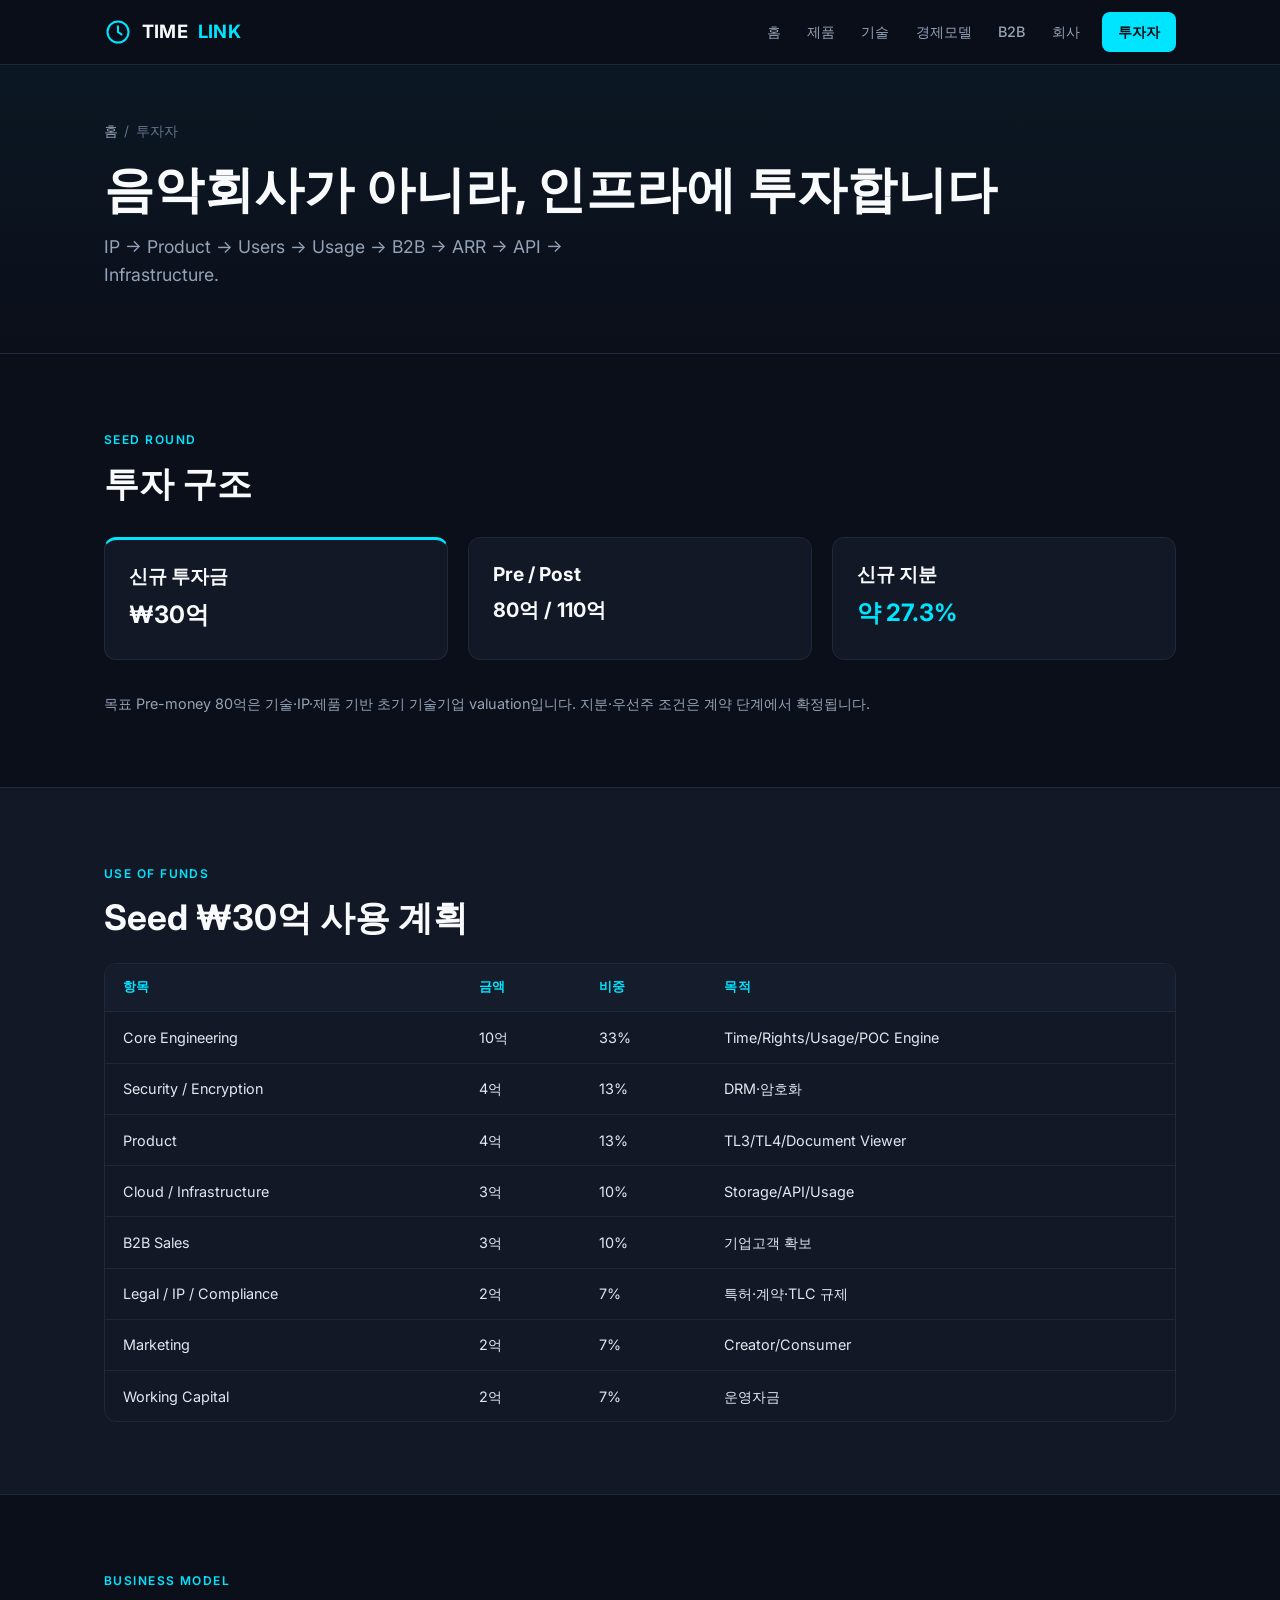
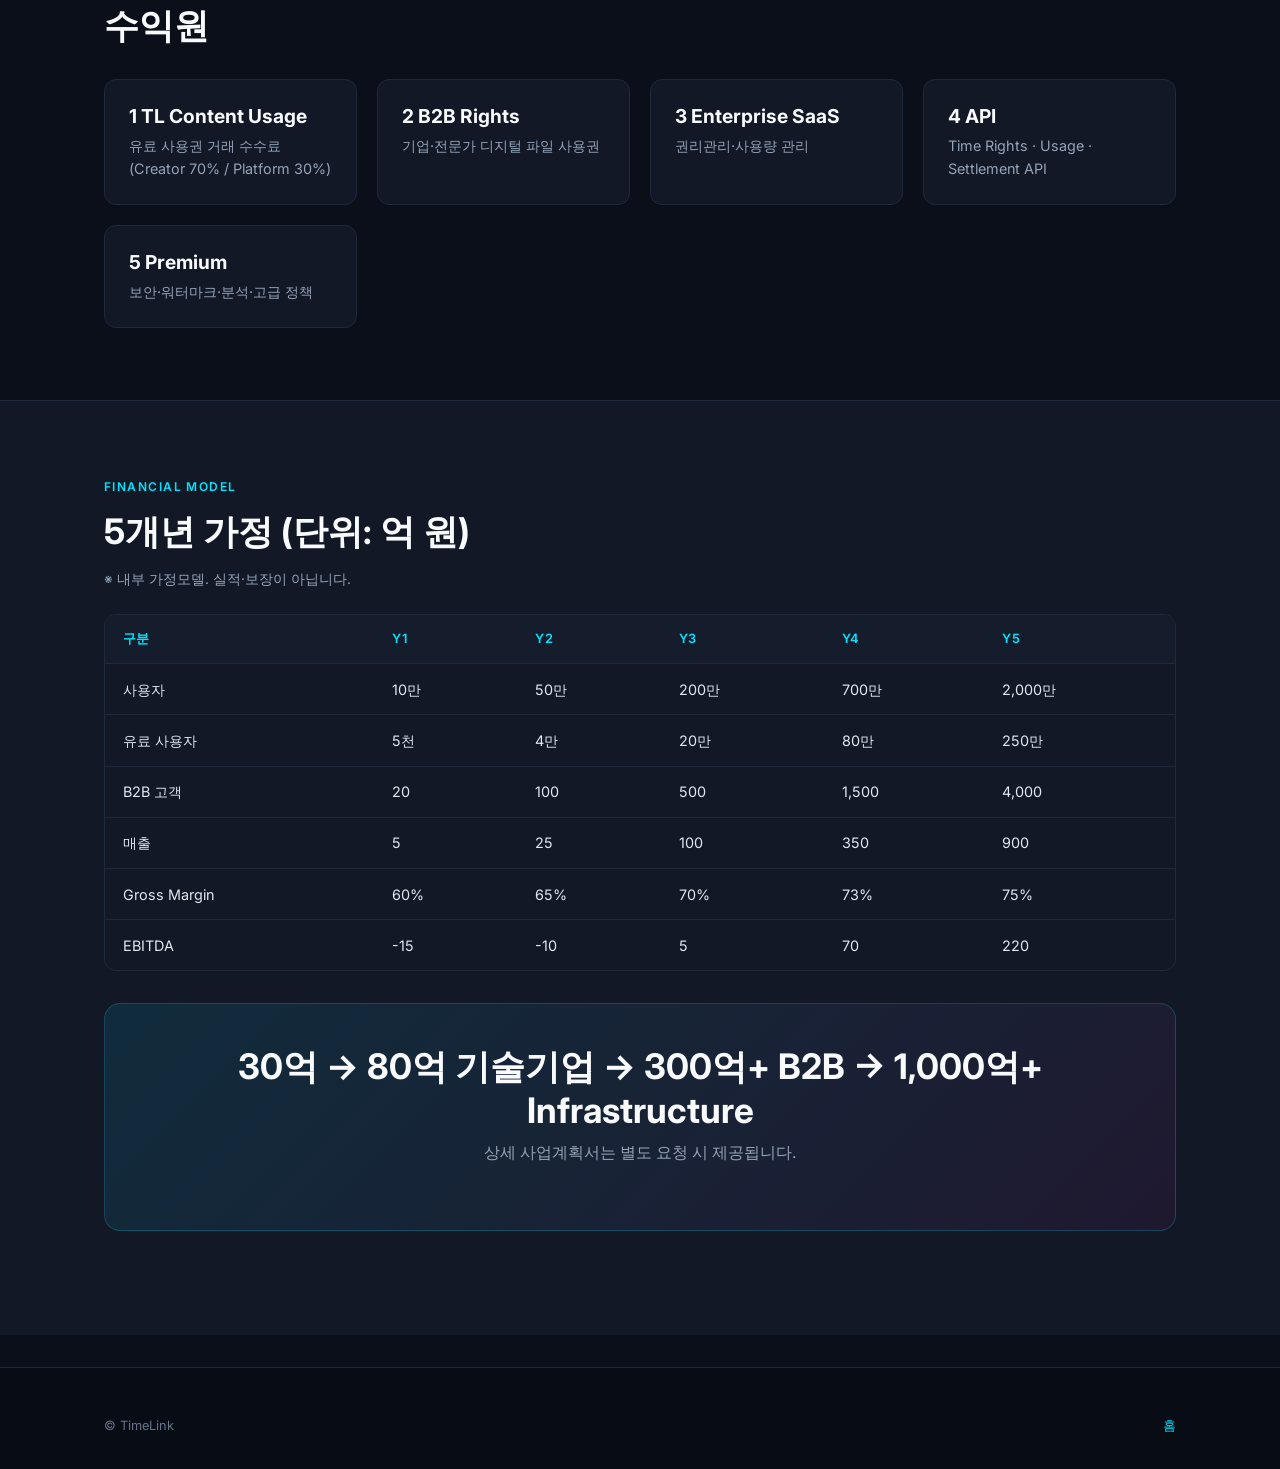
==== investors.html @ 448633a3 "feat: add B2B, about, and investors pages" ====
<!DOCTYPE html>
<html lang="ko">
<head>
  <meta charset="UTF-8" />
  <meta name="viewport" content="width=device-width, initial-scale=1" />
  <title>투자자 — TimeLink Seed</title>
  <link href="https://fonts.googleapis.com/css2?family=Inter:wght@400;500;600;700&display=swap" rel="stylesheet" />
  <link rel="stylesheet" href="css/style.css" />
  <link rel="icon" href="assets/icons/clock.svg" type="image/svg+xml" />
</head>
<body>
  <header class="site-header">
    <div class="header-inner">
      <a class="logo" href="index.html"><img src="assets/icons/clock.svg" alt="" /> TIME<span>LINK</span></a>
      <button class="menu-toggle" type="button" aria-label="메뉴">☰</button>
      <nav class="nav">
        <a href="index.html">홈</a><a href="product.html">제품</a><a href="technology.html">기술</a>
        <a href="economy.html">경제모델</a><a href="b2b.html">B2B</a>
        <a href="about.html">회사</a><a href="investors.html" class="nav-cta">투자자</a>
      </nav>
    </div>
  </header>
  <main>
    <div class="page-hero"><div class="container">
      <p class="breadcrumb"><a href="index.html">홈</a><span>/</span>투자자</p>
      <h1>음악회사가 아니라, 인프라에 투자합니다</h1>
      <p class="lead">IP → Product → Users → Usage → B2B → ARR → API → Infrastructure.</p>
    </div></div>
    <section><div class="container">
      <p class="section-label">Seed Round</p>
      <h2>투자 구조</h2>
      <div class="cards">
        <article class="card accent-cyan"><h3>신규 투자금</h3><p style="font-size:1.5rem;font-weight:700;color:var(--white);margin-top:0.5rem;">₩30억</p></article>
        <article class="card"><h3>Pre / Post</h3><p style="font-size:1.25rem;font-weight:700;color:var(--white);margin-top:0.5rem;">80억 / 110억</p></article>
        <article class="card"><h3>신규 지분</h3><p style="font-size:1.5rem;font-weight:700;color:var(--cyan);margin-top:0.5rem;">약 27.3%</p></article>
      </div>
      <p class="muted mt-2" style="font-size:0.9rem;">목표 Pre-money 80억은 기술·IP·제품 기반 초기 기술기업 valuation입니다. 지분·우선주 조건은 계약 단계에서 확정됩니다.</p>
    </div></section>
    <section style="background:var(--bg-card); border-top:1px solid var(--border); border-bottom:1px solid var(--border);"><div class="container">
      <p class="section-label">Use of Funds</p>
      <h2>Seed ₩30억 사용 계획</h2>
      <div class="table-wrap"><table>
        <thead><tr><th>항목</th><th>금액</th><th>비중</th><th>목적</th></tr></thead>
        <tbody>
          <tr><td>Core Engineering</td><td>10억</td><td>33%</td><td>Time/Rights/Usage/POC Engine</td></tr>
          <tr><td>Security / Encryption</td><td>4억</td><td>13%</td><td>DRM·암호화</td></tr>
          <tr><td>Product</td><td>4억</td><td>13%</td><td>TL3/TL4/Document Viewer</td></tr>
          <tr><td>Cloud / Infrastructure</td><td>3억</td><td>10%</td><td>Storage/API/Usage</td></tr>
          <tr><td>B2B Sales</td><td>3억</td><td>10%</td><td>기업고객 확보</td></tr>
          <tr><td>Legal / IP / Compliance</td><td>2억</td><td>7%</td><td>특허·계약·TLC 규제</td></tr>
          <tr><td>Marketing</td><td>2억</td><td>7%</td><td>Creator/Consumer</td></tr>
          <tr><td>Working Capital</td><td>2억</td><td>7%</td><td>운영자금</td></tr>
        </tbody>
      </table></div>
    </div></section>
    <section><div class="container">
      <p class="section-label">Business Model</p>
      <h2>수익원</h2>
      <div class="cards">
        <article class="card"><h3>1 TL Content Usage</h3><p>유료 사용권 거래 수수료 (Creator 70% / Platform 30%)</p></article>
        <article class="card"><h3>2 B2B Rights</h3><p>기업·전문가 디지털 파일 사용권</p></article>
        <article class="card"><h3>3 Enterprise SaaS</h3><p>권리관리·사용량 관리</p></article>
        <article class="card"><h3>4 API</h3><p>Time Rights · Usage · Settlement API</p></article>
        <article class="card"><h3>5 Premium</h3><p>보안·워터마크·분석·고급 정책</p></article>
      </div>
    </div></section>
    <section style="background:var(--bg-card); border-top:1px solid var(--border);"><div class="container">
      <p class="section-label">Financial Model</p>
      <h2>5개년 가정 (단위: 억 원)</h2>
      <p class="muted mb-1" style="font-size:0.85rem;">※ 내부 가정모델. 실적·보장이 아닙니다.</p>
      <div class="table-wrap"><table>
        <thead><tr><th>구분</th><th>Y1</th><th>Y2</th><th>Y3</th><th>Y4</th><th>Y5</th></tr></thead>
        <tbody>
          <tr><td>사용자</td><td>10만</td><td>50만</td><td>200만</td><td>700만</td><td>2,000만</td></tr>
          <tr><td>유료 사용자</td><td>5천</td><td>4만</td><td>20만</td><td>80만</td><td>250만</td></tr>
          <tr><td>B2B 고객</td><td>20</td><td>100</td><td>500</td><td>1,500</td><td>4,000</td></tr>
          <tr><td>매출</td><td>5</td><td>25</td><td>100</td><td>350</td><td>900</td></tr>
          <tr><td>Gross Margin</td><td>60%</td><td>65%</td><td>70%</td><td>73%</td><td>75%</td></tr>
          <tr><td>EBITDA</td><td>-15</td><td>-10</td><td>5</td><td>70</td><td>220</td></tr>
        </tbody>
      </table></div>
      <div class="cta-band mt-2">
        <h2>30억 → 80억 기술기업 → 300억+ B2B → 1,000억+ Infrastructure</h2>
        <p>상세 사업계획서는 별도 요청 시 제공됩니다.</p>
      </div>
    </div></section>
  </main>
  <footer class="site-footer"><div class="container"><div class="footer-bottom" style="border:none;padding-top:0;"><span>© TimeLink</span><a href="index.html">홈</a></div></div></footer>
  <script src="js/main.js"></script>
</body>
</html>
---- css/style.css ----
/* TimeLink Homepage — Dark Tech Theme */
:root {
  --bg: #0b0f1a;
  --bg-card: #121826;
  --bg-alt: #151c2c;
  --bg-elevated: #1a2235;
  --cyan: #00e5ff;
  --cyan-dim: #00a8b8;
  --magenta: #ff2bd6;
  --gold: #f59e0b;
  --green: #10b981;
  --teal: #0d9488;
  --purple: #8b5cf6;
  --white: #f8fafc;
  --soft: #e2e8f0;
  --muted: #94a3b8;
  --faint: #64748b;
  --border: #1e293b;
  --font: "Inter", "Segoe UI", system-ui, -apple-system, sans-serif;
  --max: 1120px;
  --radius: 12px;
}

*, *::before, *::after { box-sizing: border-box; margin: 0; padding: 0; }
html { scroll-behavior: smooth; }
body {
  font-family: var(--font);
  background: var(--bg);
  color: var(--soft);
  line-height: 1.6;
  min-height: 100vh;
  overflow-x: hidden;
}
a { color: var(--cyan); text-decoration: none; transition: color 0.2s; }
a:hover { color: var(--white); }
img { max-width: 100%; height: auto; display: block; }

.site-header {
  position: sticky; top: 0; z-index: 100;
  background: rgba(11, 15, 26, 0.92);
  backdrop-filter: blur(12px);
  border-bottom: 1px solid var(--border);
}
.header-inner {
  max-width: var(--max); margin: 0 auto; padding: 0 1.5rem; height: 64px;
  display: flex; align-items: center; justify-content: space-between; gap: 1rem;
}
.logo {
  display: flex; align-items: center; gap: 0.6rem;
  font-weight: 700; font-size: 1.15rem; color: var(--white); letter-spacing: 0.02em;
}
.logo img { width: 28px; height: 28px; }
.logo span { color: var(--cyan); }
.nav { display: flex; align-items: center; gap: 0.15rem; }
.nav a {
  color: var(--muted); font-size: 0.9rem; font-weight: 500;
  padding: 0.45rem 0.75rem; border-radius: 8px; transition: color 0.2s, background 0.2s;
}
.nav a:hover, .nav a.active { color: var(--white); background: var(--bg-alt); }
.nav-cta {
  margin-left: 0.5rem; background: var(--cyan) !important; color: var(--bg) !important;
  font-weight: 600 !important; padding: 0.5rem 1rem !important;
}
.nav-cta:hover { filter: brightness(1.1); color: var(--bg) !important; }
.menu-toggle {
  display: none; background: none; border: 1px solid var(--border); color: var(--soft);
  padding: 0.4rem 0.7rem; border-radius: 8px; cursor: pointer; font-size: 1.1rem;
}
.container { max-width: var(--max); margin: 0 auto; padding: 0 1.5rem; }
section { padding: 4.5rem 0; }
.section-label {
  display: inline-block; font-size: 0.75rem; font-weight: 600;
  letter-spacing: 0.12em; text-transform: uppercase; color: var(--cyan); margin-bottom: 0.75rem;
}
h1, h2, h3, h4 { color: var(--white); font-weight: 700; line-height: 1.25; }
h1 { font-size: clamp(2rem, 4.5vw, 3.1rem); }
h2 { font-size: clamp(1.6rem, 3vw, 2.2rem); margin-bottom: 1rem; }
h3 { font-size: 1.2rem; margin-bottom: 0.5rem; }
.lead { font-size: 1.1rem; color: var(--muted); max-width: 36rem; margin-bottom: 1.5rem; }
.btn {
  display: inline-flex; align-items: center; gap: 0.5rem; padding: 0.75rem 1.4rem;
  border-radius: 10px; font-weight: 600; font-size: 0.95rem; border: none; cursor: pointer;
  transition: transform 0.15s, filter 0.15s, background 0.2s;
}
.btn:hover { transform: translateY(-1px); }
.btn-primary { background: var(--cyan); color: var(--bg); }
.btn-primary:hover { filter: brightness(1.08); color: var(--bg); }
.btn-ghost { background: transparent; color: var(--soft); border: 1px solid var(--border); }
.btn-ghost:hover { border-color: var(--cyan); color: var(--cyan); }
.btn-row { display: flex; flex-wrap: wrap; gap: 0.75rem; margin-top: 1.5rem; }
.hero { position: relative; padding: 5.5rem 0 4rem; overflow: hidden; }
.hero::before {
  content: ""; position: absolute; inset: 0; pointer-events: none;
  background:
    radial-gradient(ellipse 60% 50% at 70% 20%, rgba(0, 229, 255, 0.08), transparent),
    radial-gradient(ellipse 40% 40% at 10% 80%, rgba(255, 43, 214, 0.05), transparent);
}
.hero-grid { display: grid; grid-template-columns: 1.15fr 0.85fr; gap: 3rem; align-items: center; }
.hero-badge {
  display: inline-flex; align-items: center; gap: 0.4rem; font-size: 0.8rem; color: var(--cyan);
  background: rgba(0, 229, 255, 0.08); border: 1px solid rgba(0, 229, 255, 0.25);
  padding: 0.35rem 0.8rem; border-radius: 999px; margin-bottom: 1.25rem;
}
.hero h1 { margin-bottom: 1rem; }
.hero h1 em { font-style: normal; color: var(--cyan); }
.hero-stats { display: grid; grid-template-columns: repeat(3, 1fr); gap: 1rem; margin-top: 2.5rem; }
.stat-card { background: var(--bg-card); border: 1px solid var(--border); border-radius: var(--radius); padding: 1rem 1.1rem; }
.stat-card strong { display: block; font-size: 1.35rem; color: var(--cyan); font-weight: 700; }
.stat-card span { font-size: 0.8rem; color: var(--faint); }
.hero-visual {
  background: var(--bg-card); border: 1px solid var(--border); border-radius: 16px; padding: 1.75rem; position: relative;
}
.hero-visual::after {
  content: ""; position: absolute; top: -1px; left: 20%; right: 20%; height: 2px;
  background: linear-gradient(90deg, transparent, var(--cyan), transparent);
}
.flow-step { display: flex; align-items: center; gap: 0.85rem; padding: 0.75rem 0; border-bottom: 1px solid var(--border); }
.flow-step:last-child { border-bottom: none; }
.flow-num {
  width: 32px; height: 32px; border-radius: 50%; border: 1.5px solid var(--cyan); color: var(--cyan);
  display: flex; align-items: center; justify-content: center; font-size: 0.85rem; font-weight: 700; flex-shrink: 0;
}
.flow-step p { font-size: 0.9rem; color: var(--soft); }
.flow-step small { display: block; color: var(--faint); font-size: 0.75rem; }
.cards { display: grid; grid-template-columns: repeat(auto-fit, minmax(240px, 1fr)); gap: 1.25rem; margin-top: 2rem; }
.card {
  background: var(--bg-card); border: 1px solid var(--border); border-radius: var(--radius); padding: 1.5rem;
  transition: border-color 0.2s, transform 0.2s;
}
.card:hover { border-color: rgba(0, 229, 255, 0.35); transform: translateY(-2px); }
.card-icon { width: 44px; height: 44px; margin-bottom: 1rem; filter: drop-shadow(0 0 8px rgba(0, 229, 255, 0.3)); }
.card h3 { margin-bottom: 0.4rem; }
.card p { font-size: 0.9rem; color: var(--muted); }
.card.accent-cyan { border-top: 3px solid var(--cyan); }
.card.accent-magenta { border-top: 3px solid var(--magenta); }
.card.accent-gold { border-top: 3px solid var(--gold); }
.card.accent-green { border-top: 3px solid var(--green); }
.split { display: grid; grid-template-columns: 1fr 1fr; gap: 2.5rem; align-items: center; margin-top: 2rem; }
.split-reverse { direction: rtl; }
.split-reverse > * { direction: ltr; }
.feature-list { list-style: none; margin-top: 1.25rem; }
.feature-list li {
  display: flex; gap: 0.75rem; padding: 0.55rem 0; font-size: 0.95rem; color: var(--soft);
  border-bottom: 1px solid var(--border);
}
.feature-list li:last-child { border-bottom: none; }
.feature-list li::before {
  content: ""; width: 8px; height: 8px; border-radius: 50%; background: var(--cyan);
  margin-top: 0.45rem; flex-shrink: 0; box-shadow: 0 0 8px rgba(0, 229, 255, 0.5);
}
.table-wrap { overflow-x: auto; margin-top: 1.5rem; border: 1px solid var(--border); border-radius: var(--radius); }
table { width: 100%; border-collapse: collapse; font-size: 0.9rem; }
th, td { padding: 0.85rem 1.1rem; text-align: left; border-bottom: 1px solid var(--border); }
th { background: var(--bg-alt); color: var(--cyan); font-weight: 600; font-size: 0.8rem; text-transform: uppercase; letter-spacing: 0.04em; }
td { color: var(--soft); }
tr:last-child td { border-bottom: none; }
tr:hover td { background: rgba(0, 229, 255, 0.03); }
.timeline { margin-top: 2rem; display: grid; gap: 0; }
.timeline-item {
  display: grid; grid-template-columns: 80px 1fr; gap: 1.25rem; padding: 1.25rem 0;
  border-left: 2px solid var(--border); margin-left: 1.2rem; padding-left: 1.75rem; position: relative;
}
.timeline-item::before {
  content: ""; position: absolute; left: -7px; top: 1.5rem; width: 12px; height: 12px;
  border-radius: 50%; background: var(--bg); border: 2px solid var(--cyan);
}
.timeline-year { font-weight: 700; color: var(--cyan); font-size: 0.95rem; }
.timeline-item h3 { font-size: 1.05rem; }
.timeline-item p { font-size: 0.9rem; color: var(--muted); margin-top: 0.25rem; }
.page-hero {
  padding: 3.5rem 0 2.5rem; border-bottom: 1px solid var(--border);
  background: linear-gradient(180deg, rgba(0, 229, 255, 0.04), transparent);
}
.page-hero h1 { margin-bottom: 0.75rem; }
.breadcrumb { font-size: 0.85rem; color: var(--faint); margin-bottom: 1rem; }
.breadcrumb a { color: var(--muted); }
.breadcrumb span { margin: 0 0.4rem; color: var(--faint); }
.cta-band {
  background: linear-gradient(135deg, rgba(0, 229, 255, 0.1), rgba(255, 43, 214, 0.06));
  border: 1px solid rgba(0, 229, 255, 0.2); border-radius: 16px; padding: 2.5rem; text-align: center; margin: 2rem 0;
}
.cta-band h2 { margin-bottom: 0.5rem; }
.cta-band p { color: var(--muted); margin-bottom: 1.5rem; }
.site-footer { border-top: 1px solid var(--border); padding: 3rem 0 2rem; margin-top: 2rem; background: #080c14; }
.footer-grid { display: grid; grid-template-columns: 1.4fr 1fr 1fr 1fr; gap: 2rem; margin-bottom: 2.5rem; }
.footer-brand .logo { margin-bottom: 0.75rem; }
.footer-brand p { font-size: 0.85rem; color: var(--faint); max-width: 16rem; }
.footer-col h4 { font-size: 0.8rem; text-transform: uppercase; letter-spacing: 0.08em; color: var(--muted); margin-bottom: 0.85rem; }
.footer-col a { display: block; color: var(--faint); font-size: 0.9rem; padding: 0.25rem 0; }
.footer-col a:hover { color: var(--cyan); }
.footer-bottom {
  border-top: 1px solid var(--border); padding-top: 1.25rem;
  display: flex; justify-content: space-between; flex-wrap: wrap; gap: 0.75rem; font-size: 0.8rem; color: var(--faint);
}
.muted { color: var(--muted); }
.faint { color: var(--faint); }
.text-cyan { color: var(--cyan); }
.text-center { text-align: center; }
.mt-2 { margin-top: 2rem; }
.mb-1 { margin-bottom: 1rem; }
.pill-row { display: flex; flex-wrap: wrap; gap: 0.5rem; margin-top: 1rem; }
.pill {
  font-size: 0.8rem; padding: 0.35rem 0.75rem; border-radius: 999px;
  background: var(--bg-alt); border: 1px solid var(--border); color: var(--soft);
}
.compare { display: grid; grid-template-columns: 1fr 1fr; gap: 1.25rem; margin-top: 1.5rem; }
.compare-box { background: var(--bg-card); border: 1px solid var(--border); border-radius: var(--radius); padding: 1.5rem; }
.compare-box.highlight { border-color: rgba(0, 229, 255, 0.4); box-shadow: 0 0 24px rgba(0, 229, 255, 0.08); }
.compare-box h3 { font-size: 1rem; margin-bottom: 0.75rem; }
.compare-box ul { list-style: none; }
.compare-box li { font-size: 0.9rem; color: var(--muted); padding: 0.4rem 0; border-bottom: 1px solid var(--border); }
.compare-box li:last-child { border-bottom: none; }
@media (max-width: 900px) {
  .hero-grid, .split, .footer-grid, .compare { grid-template-columns: 1fr; }
  .split-reverse { direction: ltr; }
  .nav { display: none; }
  .nav.open {
    display: flex; flex-direction: column; position: absolute; top: 64px; left: 0; right: 0;
    background: var(--bg); border-bottom: 1px solid var(--border); padding: 1rem; gap: 0.25rem;
  }
  .menu-toggle { display: block; }
  .header-inner { position: relative; }
  .hero-stats { grid-template-columns: 1fr; }
}
@media (max-width: 600px) {
  section { padding: 3rem 0; }
  .cards { grid-template-columns: 1fr; }
}
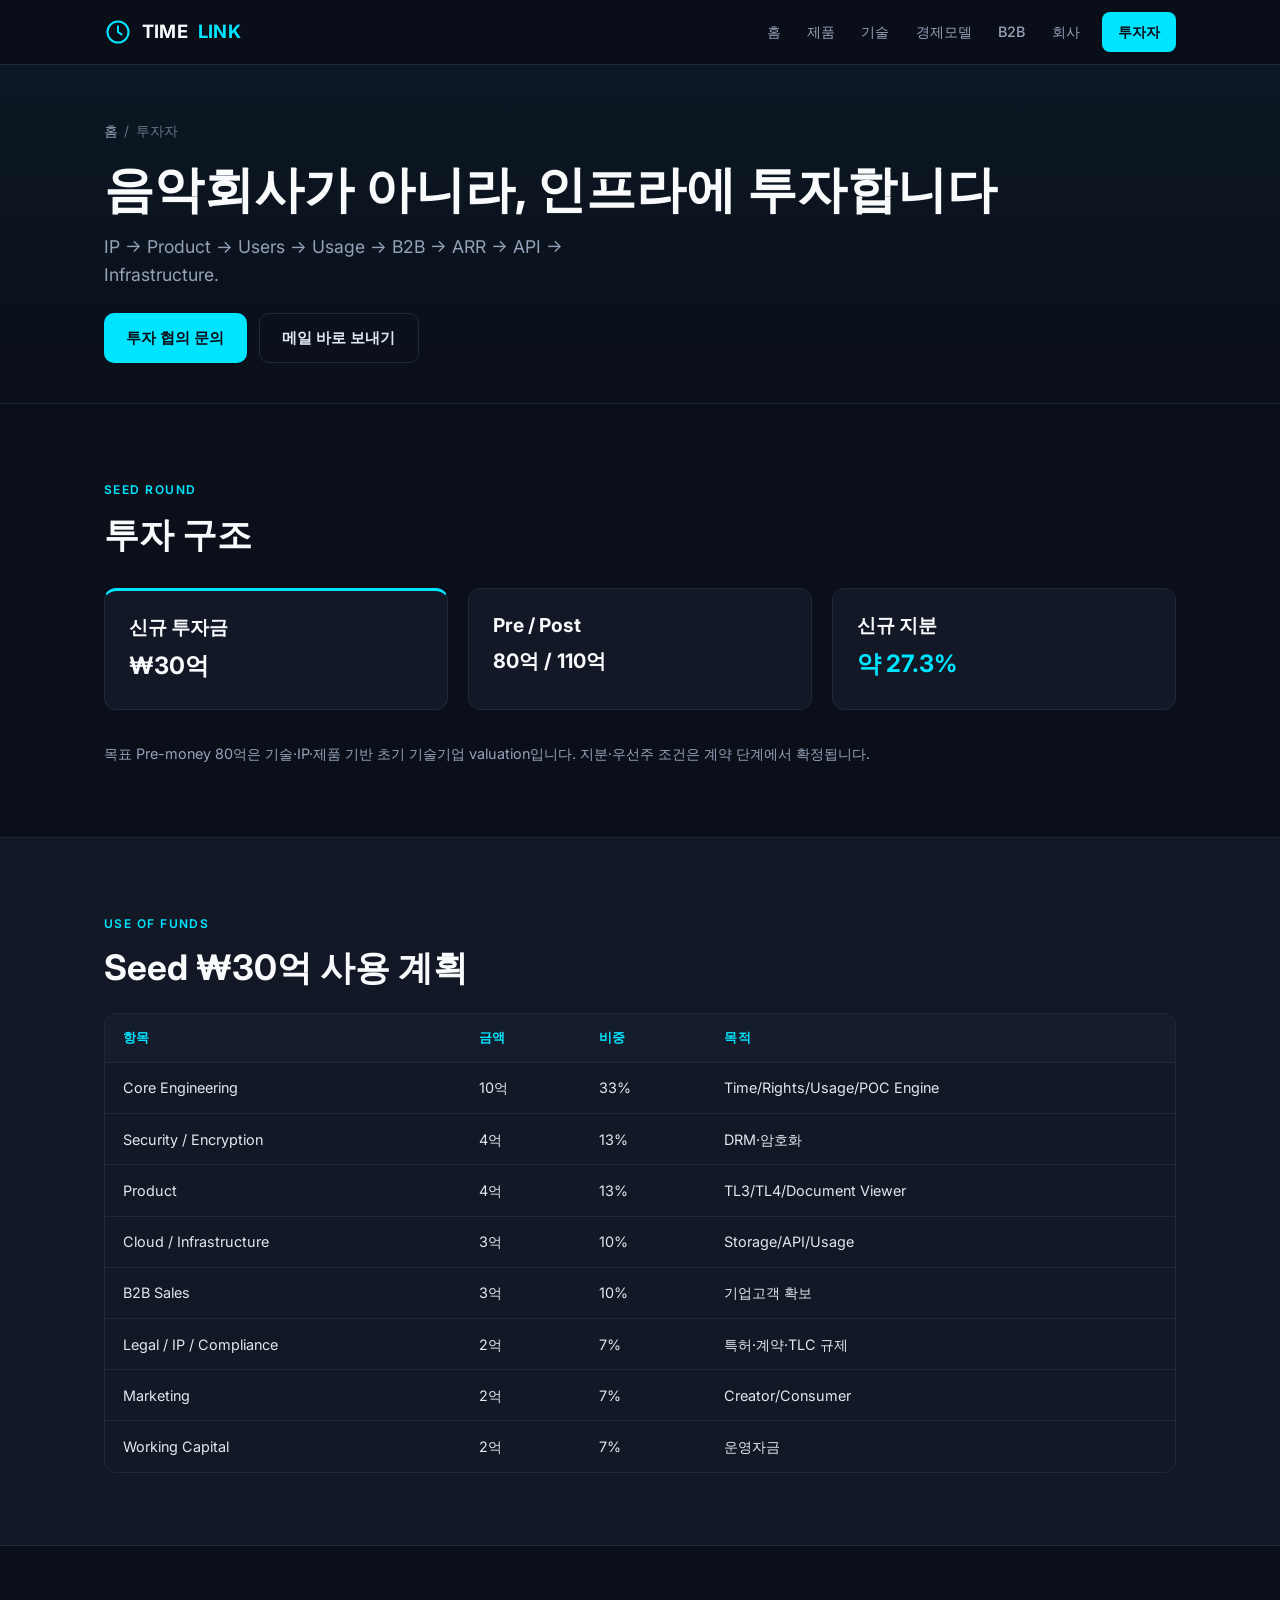
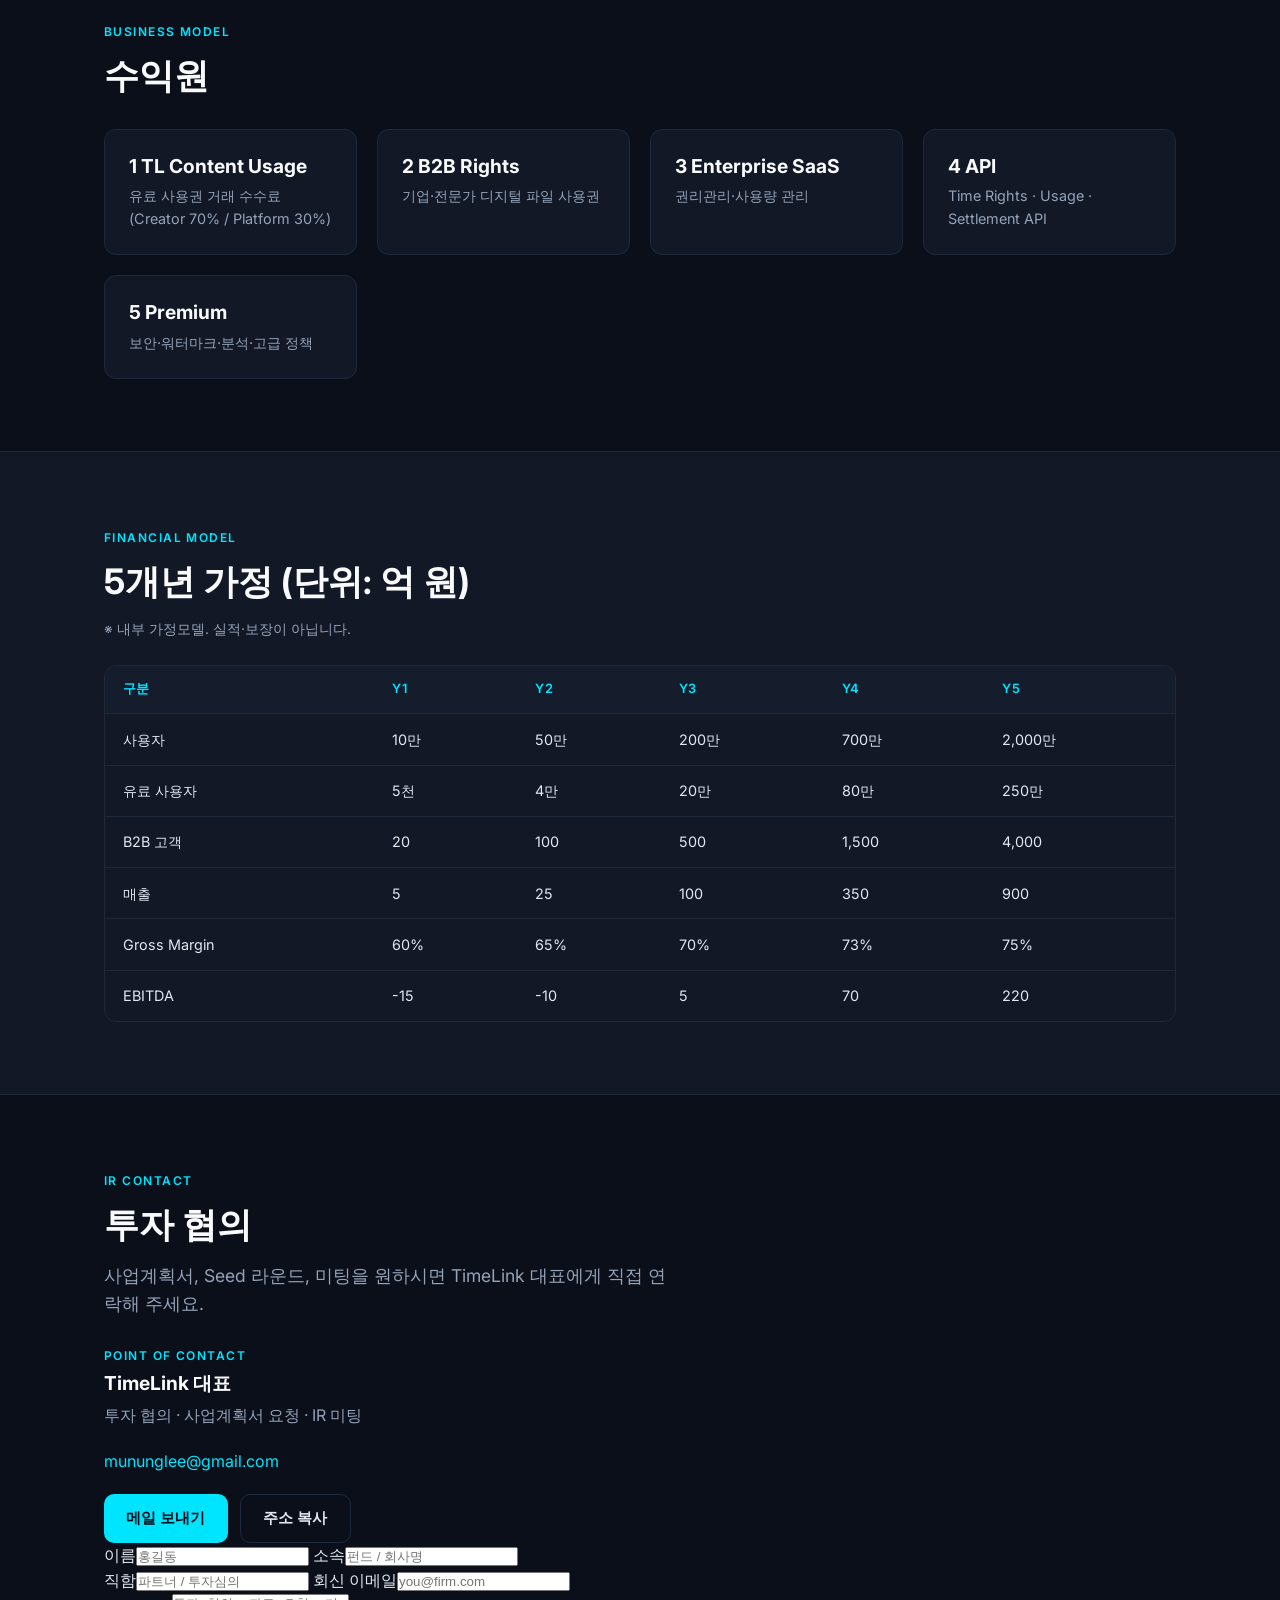
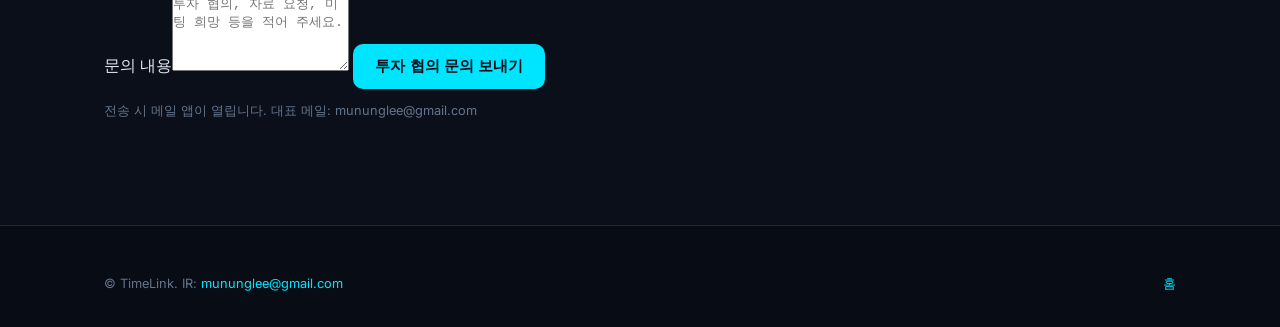
==== commit 8768cc63: "feat: add IR contact for investment inquiries" ====
--- a/investors.html
+++ b/investors.html
@@ -3,7 +3,8 @@
 <head>
   <meta charset="UTF-8" />
   <meta name="viewport" content="width=device-width, initial-scale=1" />
-  <title>투자자 — TimeLink Seed</title>
+  <title>투자자 — TimeLink Seed · IR</title>
+  <meta name="description" content="TimeLink Seed 투자 자료 및 투자 협의 문의. 대표 IR 컨택." />
   <link href="https://fonts.googleapis.com/css2?family=Inter:wght@400;500;600;700&display=swap" rel="stylesheet" />
   <link rel="stylesheet" href="css/style.css" />
   <link rel="icon" href="assets/icons/clock.svg" type="image/svg+xml" />
@@ -25,7 +26,12 @@
       <p class="breadcrumb"><a href="index.html">홈</a><span>/</span>투자자</p>
       <h1>음악회사가 아니라, 인프라에 투자합니다</h1>
       <p class="lead">IP → Product → Users → Usage → B2B → ARR → API → Infrastructure.</p>
+      <div class="btn-row">
+        <a class="btn btn-primary" href="#contact">투자 협의 문의</a>
+        <a class="btn btn-ghost" href="mailto:mununglee@gmail.com?subject=%5BTimeLink%5D%20%ED%88%AC%EC%9E%90%20%ED%98%91%EC%9D%98%20%EB%AC%B8%EC%9D%98">메일 바로 보내기</a>
+      </div>
     </div></div>
+
     <section><div class="container">
       <p class="section-label">Seed Round</p>
       <h2>투자 구조</h2>
@@ -36,6 +42,7 @@
       </div>
       <p class="muted mt-2" style="font-size:0.9rem;">목표 Pre-money 80억은 기술·IP·제품 기반 초기 기술기업 valuation입니다. 지분·우선주 조건은 계약 단계에서 확정됩니다.</p>
     </div></section>
+
     <section style="background:var(--bg-card); border-top:1px solid var(--border); border-bottom:1px solid var(--border);"><div class="container">
       <p class="section-label">Use of Funds</p>
       <h2>Seed ₩30억 사용 계획</h2>
@@ -53,6 +60,7 @@
         </tbody>
       </table></div>
     </div></section>
+
     <section><div class="container">
       <p class="section-label">Business Model</p>
       <h2>수익원</h2>
@@ -64,7 +72,8 @@
         <article class="card"><h3>5 Premium</h3><p>보안·워터마크·분석·고급 정책</p></article>
       </div>
     </div></section>
-    <section style="background:var(--bg-card); border-top:1px solid var(--border);"><div class="container">
+
+    <section style="background:var(--bg-card); border-top:1px solid var(--border); border-bottom:1px solid var(--border);"><div class="container">
       <p class="section-label">Financial Model</p>
       <h2>5개년 가정 (단위: 억 원)</h2>
       <p class="muted mb-1" style="font-size:0.85rem;">※ 내부 가정모델. 실적·보장이 아닙니다.</p>
@@ -79,13 +88,51 @@
           <tr><td>EBITDA</td><td>-15</td><td>-10</td><td>5</td><td>70</td><td>220</td></tr>
         </tbody>
       </table></div>
-      <div class="cta-band mt-2">
-        <h2>30억 → 80억 기술기업 → 300억+ B2B → 1,000억+ Infrastructure</h2>
-        <p>상세 사업계획서는 별도 요청 시 제공됩니다.</p>
+    </div></section>
+
+    <section id="contact">
+      <div class="container">
+        <p class="section-label">IR Contact</p>
+        <h2>투자 협의</h2>
+        <p class="lead">사업계획서, Seed 라운드, 미팅을 원하시면 TimeLink 대표에게 직접 연락해 주세요.</p>
+        <div class="contact-grid">
+          <div class="contact-card">
+            <p class="section-label" style="margin-bottom:0.35rem;">Point of Contact</p>
+            <h3>TimeLink 대표</h3>
+            <p class="muted" style="margin:0.5rem 0 1.25rem;">투자 협의 · 사업계획서 요청 · IR 미팅</p>
+            <a class="email-link" href="mailto:mununglee@gmail.com">mununglee@gmail.com</a>
+            <div class="btn-row" style="margin-top:1.25rem;">
+              <a class="btn btn-primary" href="mailto:mununglee@gmail.com?subject=%5BTimeLink%5D%20%ED%88%AC%EC%9E%90%20%ED%98%91%EC%9D%98%20%EB%AC%B8%EC%9D%98">메일 보내기</a>
+              <button class="btn btn-ghost" type="button" data-copy-email="mununglee@gmail.com">주소 복사</button>
+            </div>
+          </div>
+          <form id="ir-form" class="ir-form" action="https://formsubmit.co/mununglee@gmail.com" method="POST">
+            <input type="hidden" name="_subject" value="[TimeLink] 투자 협의 문의" />
+            <input type="hidden" name="_template" value="table" />
+            <input type="hidden" name="_captcha" value="false" />
+            <input type="hidden" name="_next" value="https://taolee-crypto.github.io/timelink-homepage/investors.html#contact" />
+            <div class="form-row">
+              <label>이름<input name="name" required placeholder="홍길동" /></label>
+              <label>소속<input name="org" required placeholder="펀드 / 회사명" /></label>
+            </div>
+            <div class="form-row">
+              <label>직함<input name="title" placeholder="파트너 / 투자심의" /></label>
+              <label>회신 이메일<input name="email" type="email" required placeholder="you@firm.com" /></label>
+            </div>
+            <label>문의 내용<textarea name="message" required rows="5" placeholder="투자 협의, 자료 요청, 미팅 희망 등을 적어 주세요."></textarea></label>
+            <button class="btn btn-primary" type="submit">투자 협의 문의 보내기</button>
+            <p class="faint" style="font-size:0.8rem;margin-top:0.75rem;">전송 시 메일 앱이 열립니다. 대표 메일: mununglee@gmail.com</p>
+          </form>
+        </div>
       </div>
-    </div></section>
+    </section>
   </main>
-  <footer class="site-footer"><div class="container"><div class="footer-bottom" style="border:none;padding-top:0;"><span>© TimeLink</span><a href="index.html">홈</a></div></div></footer>
+  <footer class="site-footer"><div class="container">
+    <div class="footer-bottom" style="border:none;padding-top:0;">
+      <span>© TimeLink. IR: <a href="mailto:mununglee@gmail.com">mununglee@gmail.com</a></span>
+      <a href="index.html">홈</a>
+    </div>
+  </div></footer>
   <script src="js/main.js"></script>
 </body>
 </html>
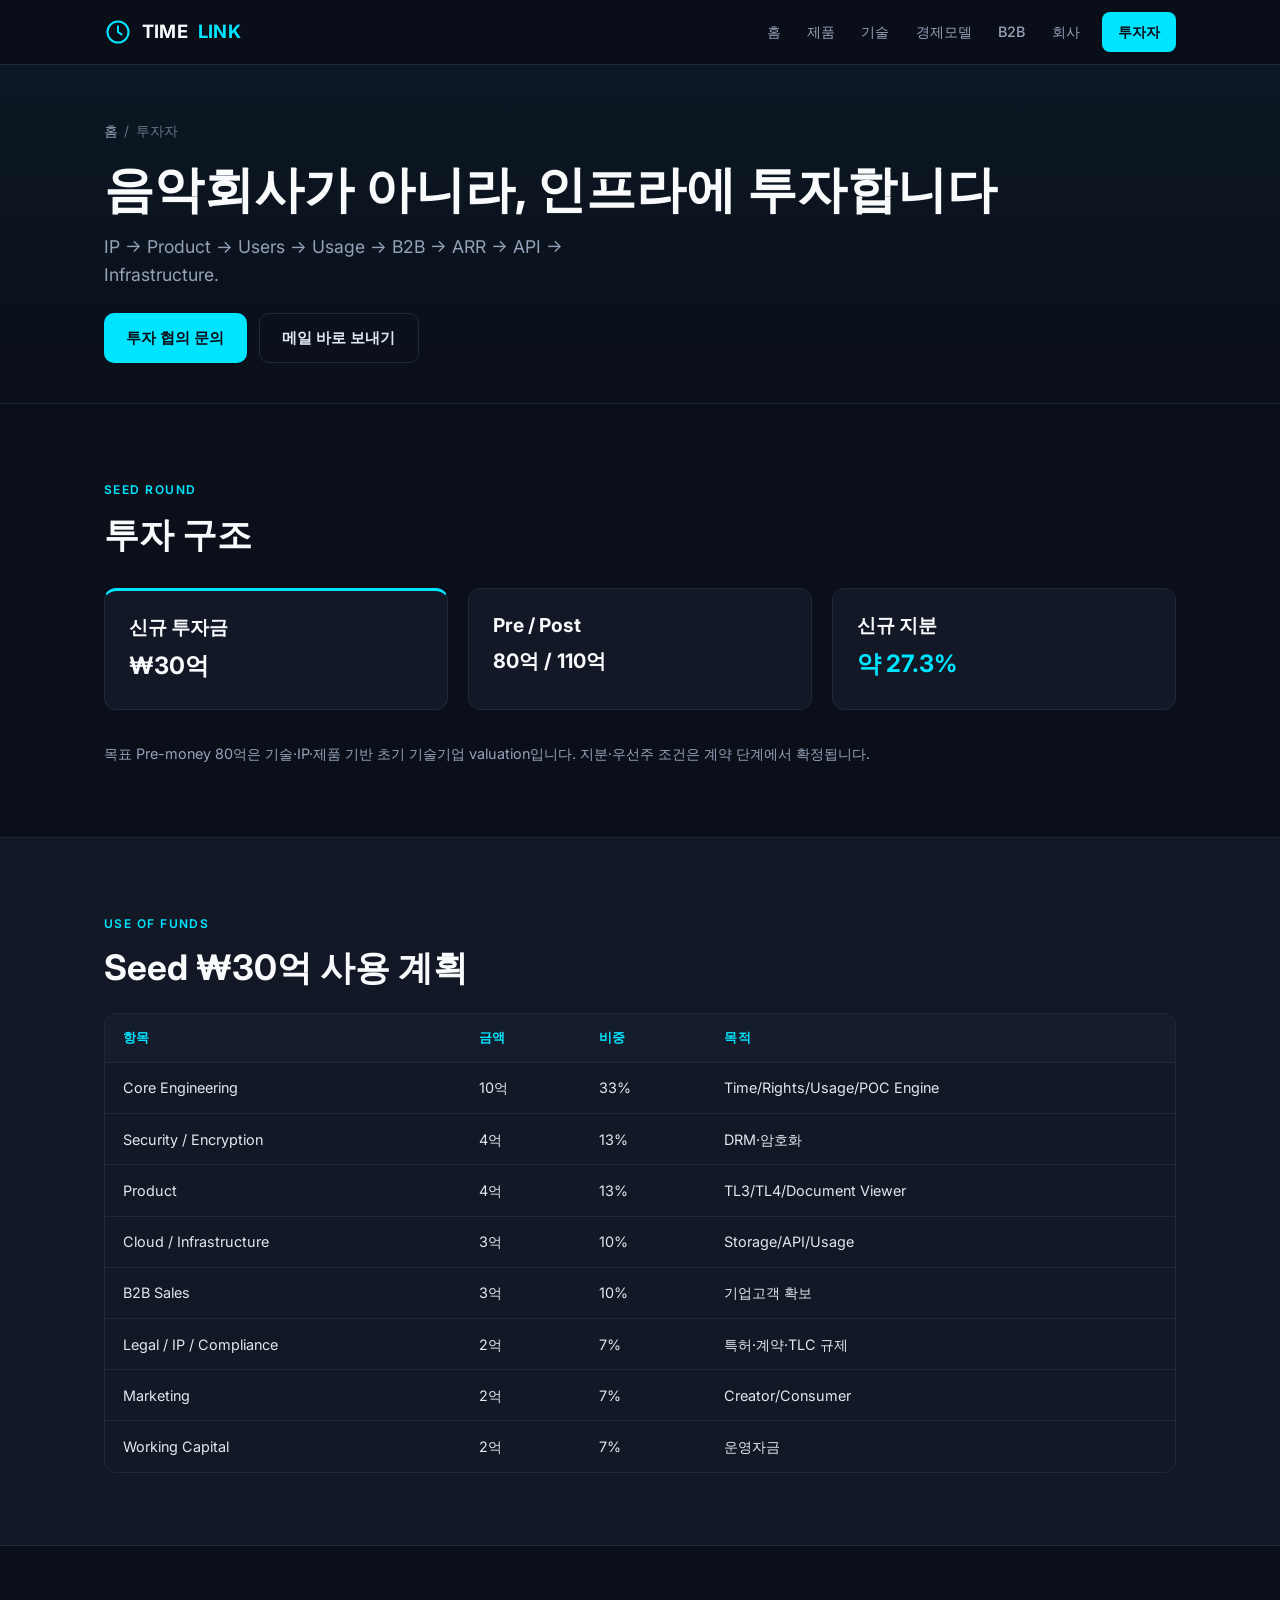
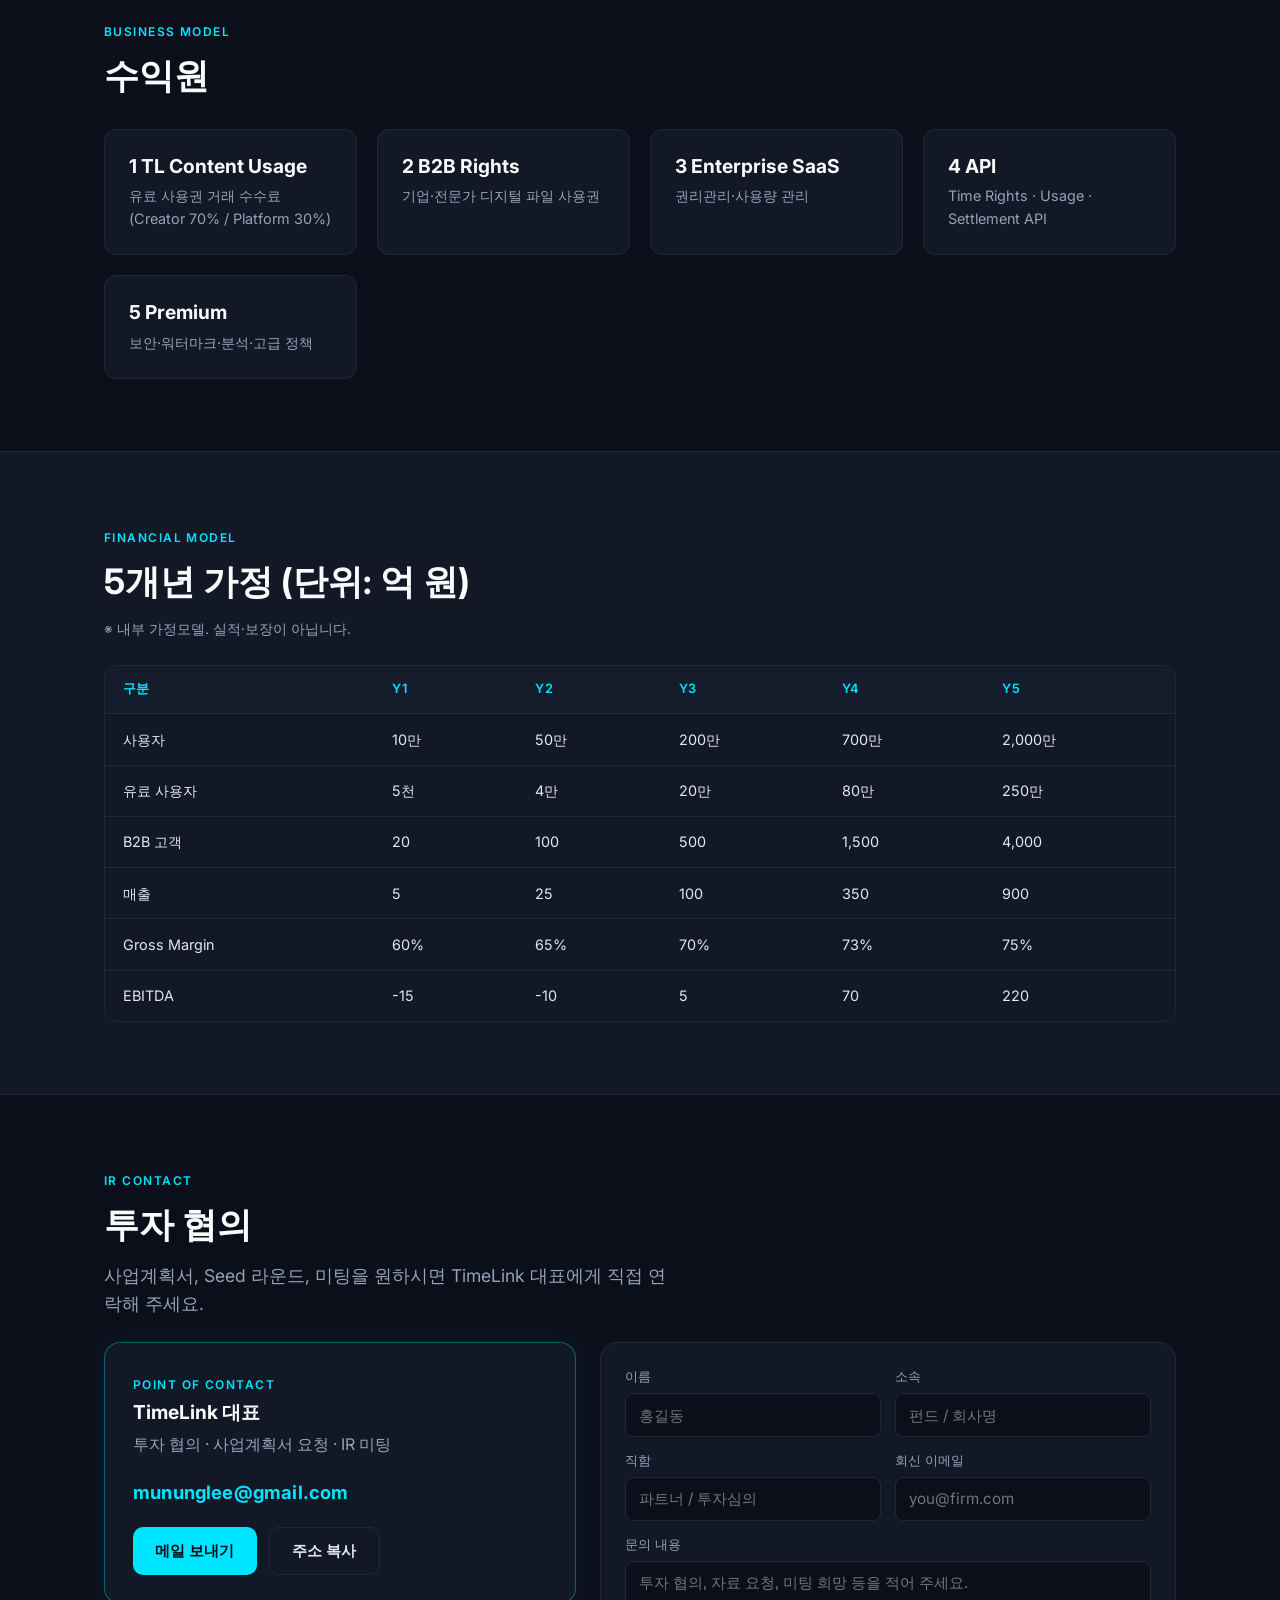
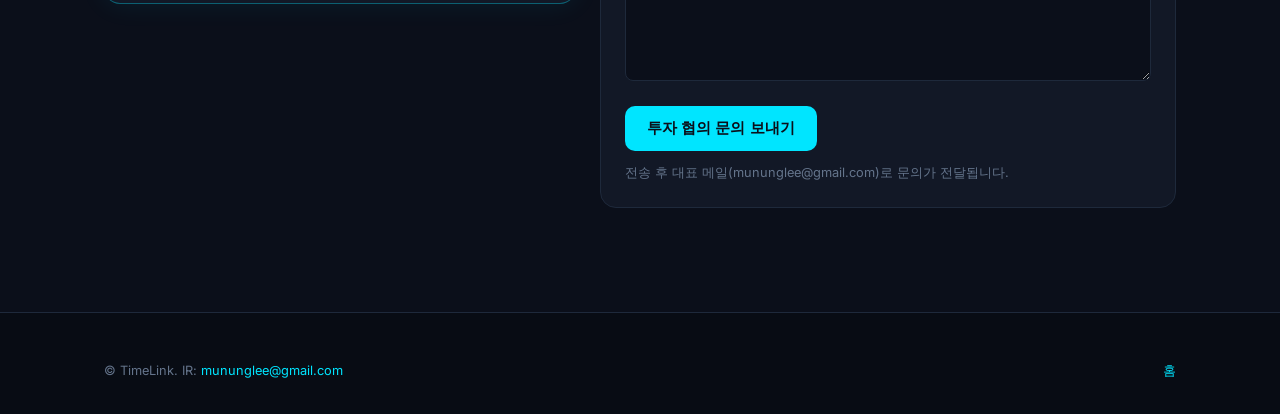
==== commit 70a304e3: "fix IR contact form: use FormSubmit instead of mailto intercept" ====
--- a/investors.html
+++ b/investors.html
@@ -110,7 +110,7 @@
             <input type="hidden" name="_subject" value="[TimeLink] 투자 협의 문의" />
             <input type="hidden" name="_template" value="table" />
             <input type="hidden" name="_captcha" value="false" />
-            <input type="hidden" name="_next" value="https://taolee-crypto.github.io/timelink-homepage/investors.html#contact" />
+            <input type="hidden" name="_next" value="https://homepage.timelink.digital/investors.html#contact" />
             <div class="form-row">
               <label>이름<input name="name" required placeholder="홍길동" /></label>
               <label>소속<input name="org" required placeholder="펀드 / 회사명" /></label>
@@ -121,7 +121,7 @@
             </div>
             <label>문의 내용<textarea name="message" required rows="5" placeholder="투자 협의, 자료 요청, 미팅 희망 등을 적어 주세요."></textarea></label>
             <button class="btn btn-primary" type="submit">투자 협의 문의 보내기</button>
-            <p class="faint" style="font-size:0.8rem;margin-top:0.75rem;">전송 시 메일 앱이 열립니다. 대표 메일: mununglee@gmail.com</p>
+            <p class="faint" style="font-size:0.8rem;margin-top:0.75rem;">전송 후 대표 메일(mununglee@gmail.com)로 문의가 전달됩니다.</p>
           </form>
         </div>
       </div>
--- a/css/style.css
+++ b/css/style.css
@@ -210,8 +210,67 @@
 .compare-box ul { list-style: none; }
 .compare-box li { font-size: 0.9rem; color: var(--muted); padding: 0.4rem 0; border-bottom: 1px solid var(--border); }
 .compare-box li:last-child { border-bottom: none; }
+
+.contact-grid {
+  display: grid;
+  grid-template-columns: 0.9fr 1.1fr;
+  gap: 1.5rem;
+  margin-top: 1.5rem;
+  align-items: start;
+}
+.contact-card {
+  background: var(--bg-card);
+  border: 1px solid rgba(0, 229, 255, 0.35);
+  border-radius: 16px;
+  padding: 1.75rem;
+  box-shadow: 0 0 28px rgba(0, 229, 255, 0.08);
+}
+.email-link {
+  display: inline-block;
+  font-size: 1.15rem;
+  font-weight: 700;
+  color: var(--cyan);
+  letter-spacing: 0.01em;
+}
+.ir-form {
+  background: var(--bg-card);
+  border: 1px solid var(--border);
+  border-radius: 16px;
+  padding: 1.5rem;
+}
+.ir-form label {
+  display: block;
+  font-size: 0.8rem;
+  color: var(--muted);
+  margin-bottom: 0.9rem;
+}
+.form-row {
+  display: grid;
+  grid-template-columns: 1fr 1fr;
+  gap: 0.85rem;
+}
+.ir-form input,
+.ir-form textarea {
+  width: 100%;
+  margin-top: 0.35rem;
+  background: var(--bg);
+  border: 1px solid var(--border);
+  color: var(--white);
+  border-radius: 8px;
+  padding: 0.7rem 0.85rem;
+  font-family: inherit;
+  font-size: 0.95rem;
+}
+.ir-form input:focus,
+.ir-form textarea:focus {
+  outline: none;
+  border-color: var(--cyan);
+}
+.ir-form textarea { resize: vertical; min-height: 120px; }
+.ir-form .btn { margin-top: 0.25rem; }
+
 @media (max-width: 900px) {
-  .hero-grid, .split, .footer-grid, .compare { grid-template-columns: 1fr; }
+  .hero-grid, .split, .footer-grid, .compare, .contact-grid, .form-row { grid-template-columns: 1fr; }
   .split-reverse { direction: ltr; }
   .nav { display: none; }
   .nav.open {
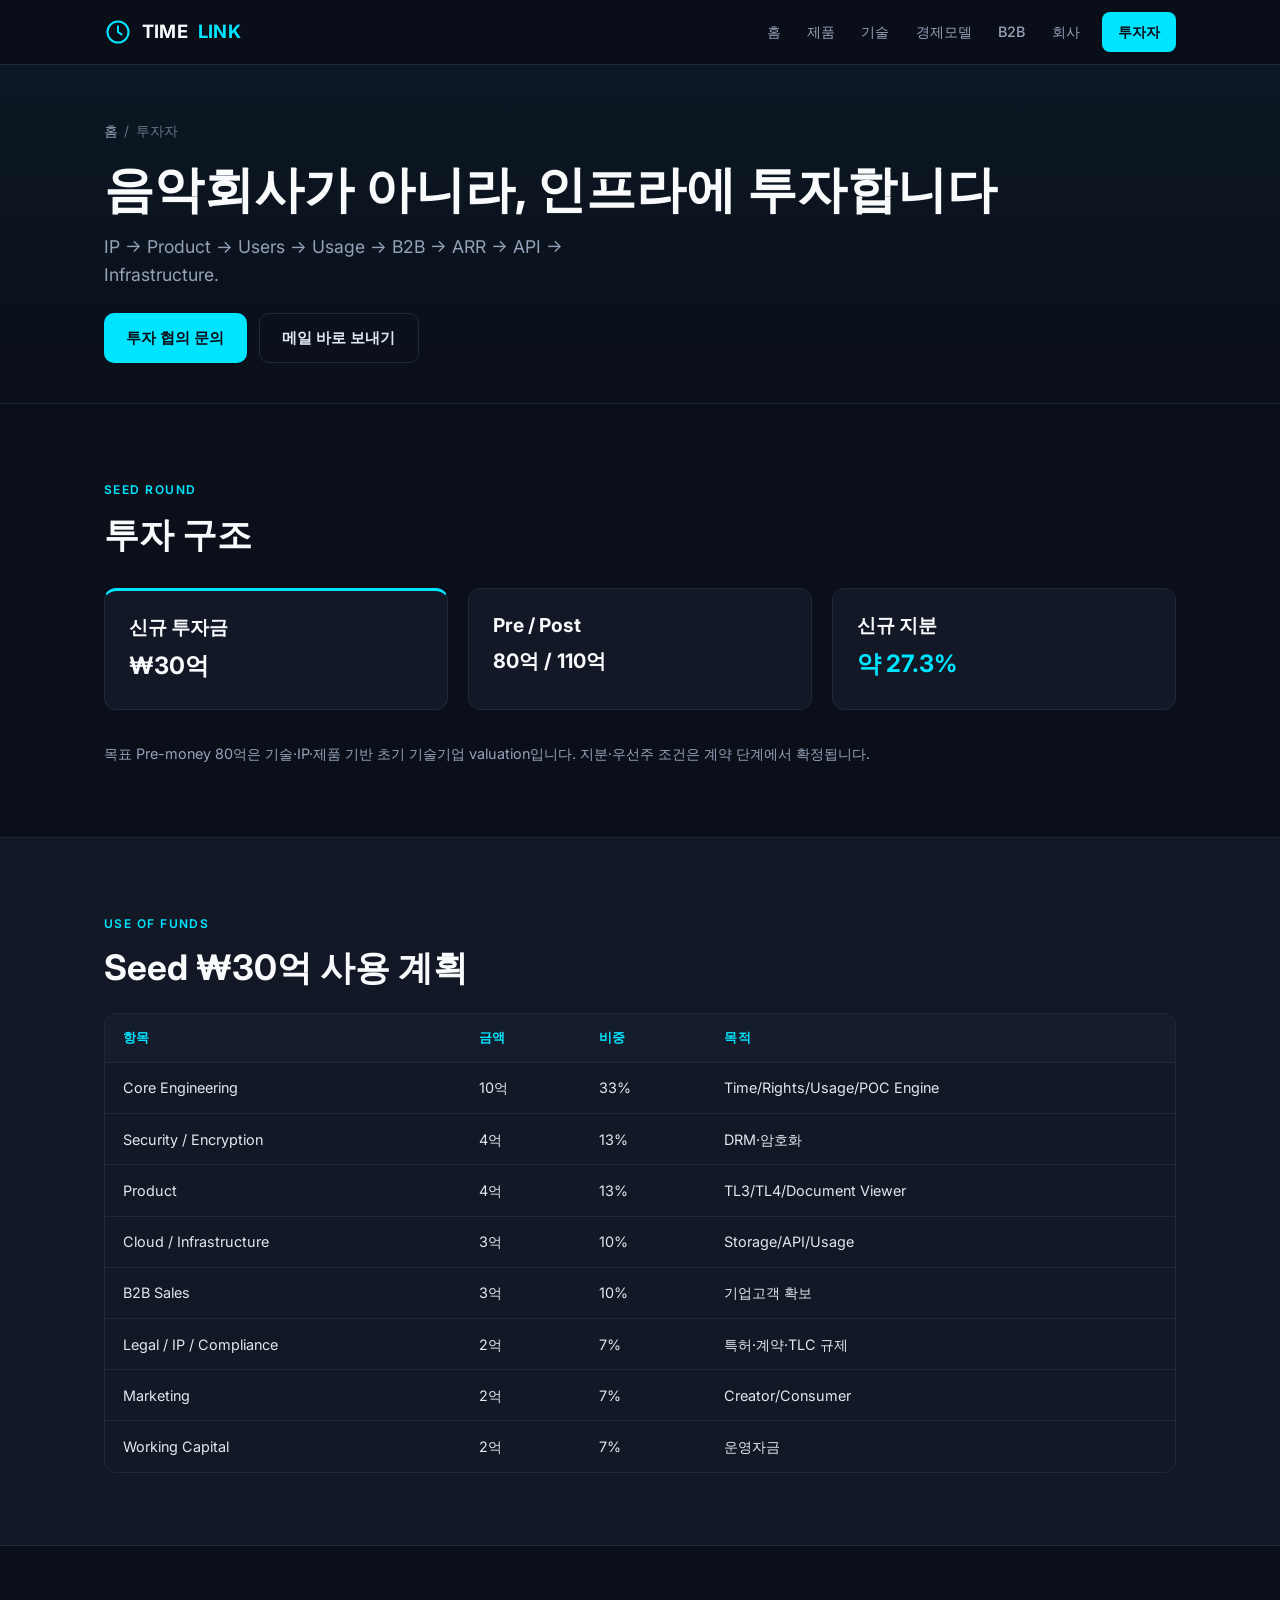
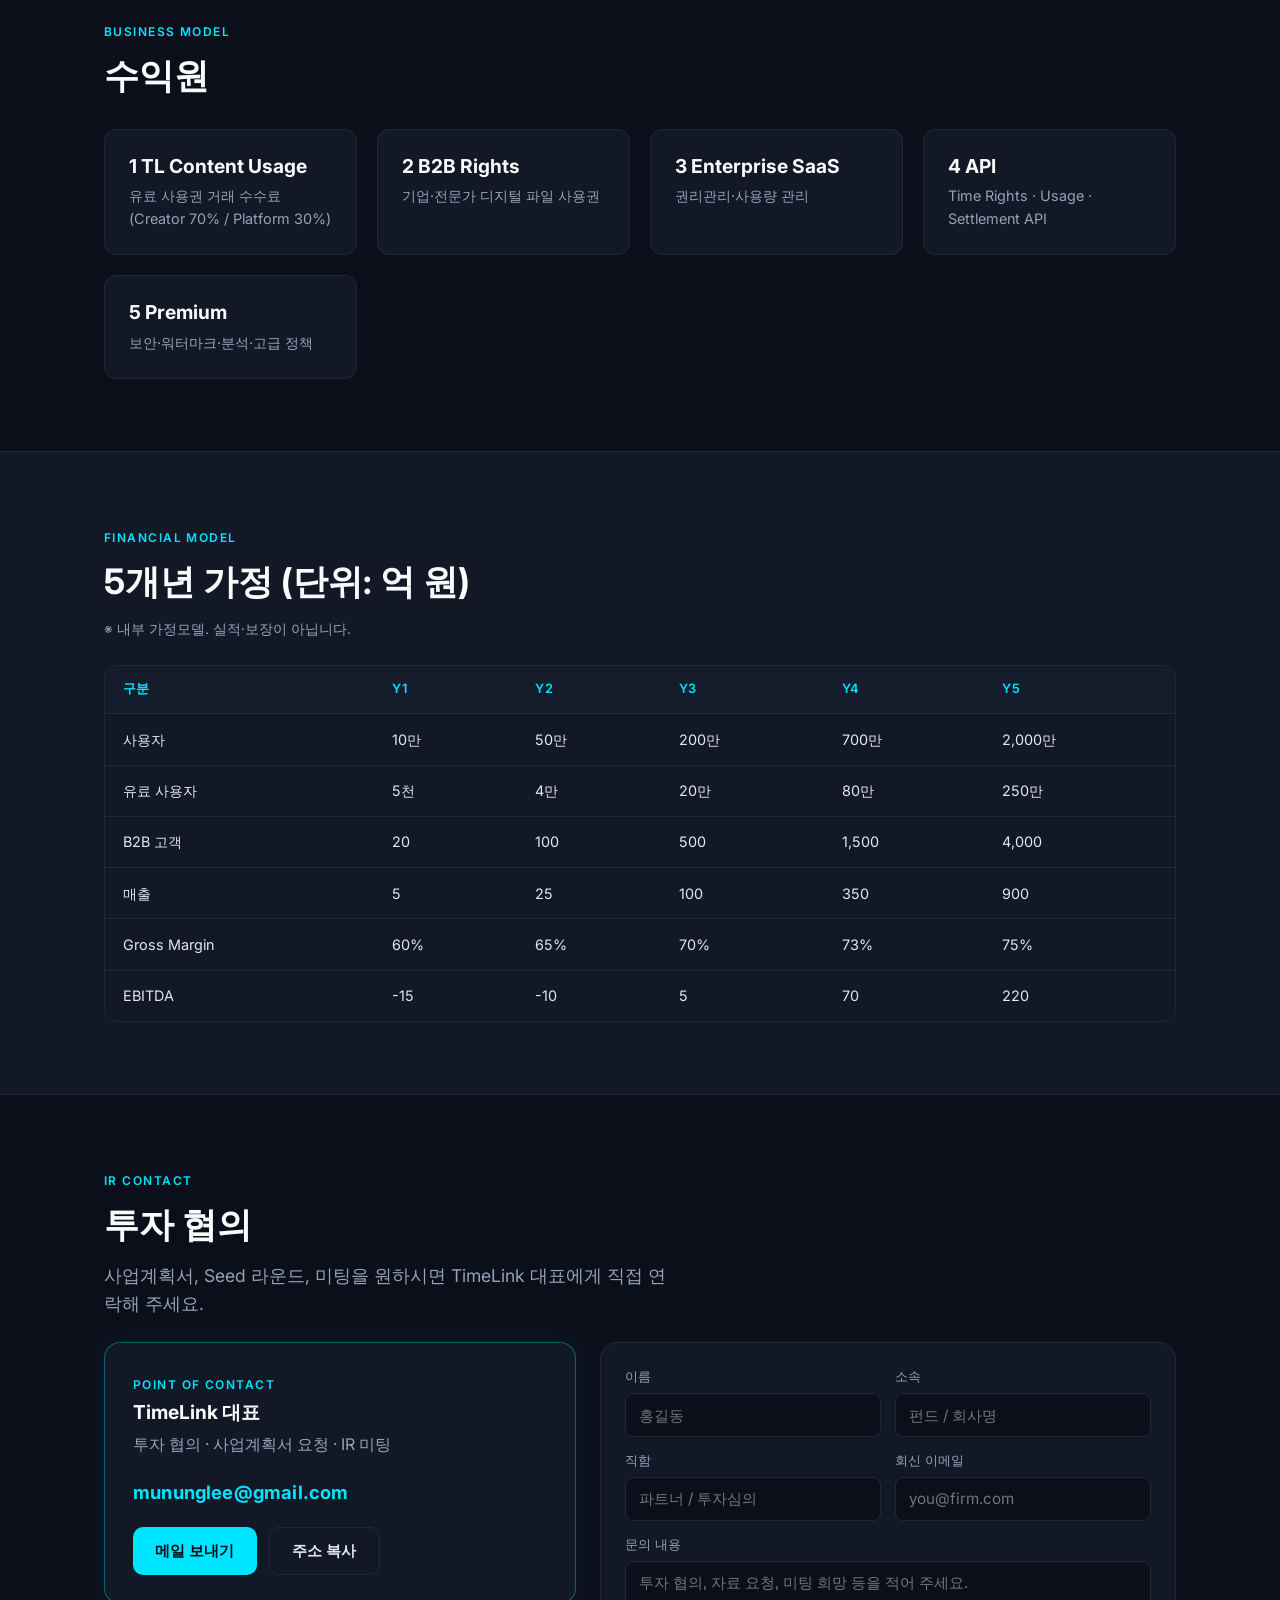
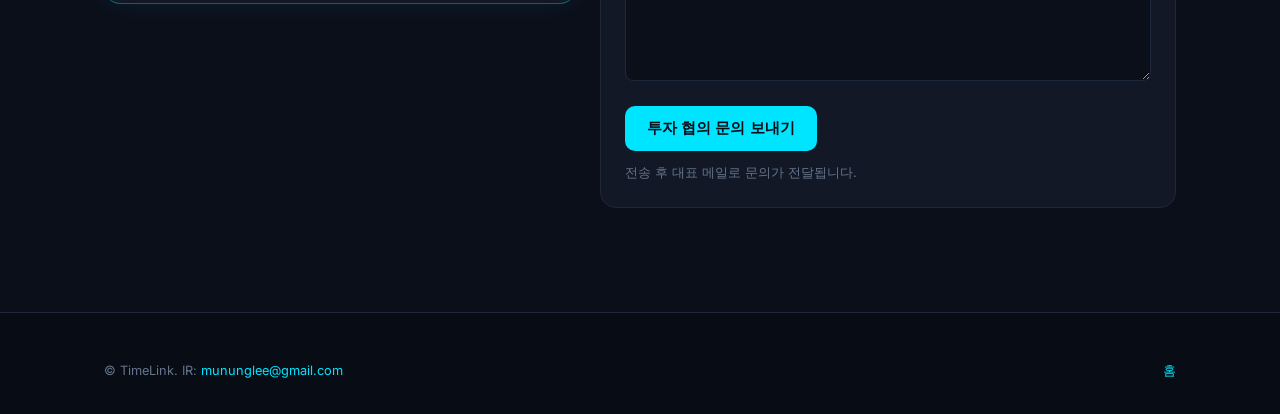
==== commit 5a89d985: "Use FormSubmit hash endpoint to hide email in form action" ====
--- a/investors.html
+++ b/investors.html
@@ -106,7 +106,7 @@
               <button class="btn btn-ghost" type="button" data-copy-email="mununglee@gmail.com">주소 복사</button>
             </div>
           </div>
-          <form id="ir-form" class="ir-form" action="https://formsubmit.co/mununglee@gmail.com" method="POST">
+          <form id="ir-form" class="ir-form" action="https://formsubmit.co/8b9bfef4c89aea4f21b0bdabdf0c3753" method="POST">
             <input type="hidden" name="_subject" value="[TimeLink] 투자 협의 문의" />
             <input type="hidden" name="_template" value="table" />
             <input type="hidden" name="_captcha" value="false" />
@@ -121,7 +121,7 @@
             </div>
             <label>문의 내용<textarea name="message" required rows="5" placeholder="투자 협의, 자료 요청, 미팅 희망 등을 적어 주세요."></textarea></label>
             <button class="btn btn-primary" type="submit">투자 협의 문의 보내기</button>
-            <p class="faint" style="font-size:0.8rem;margin-top:0.75rem;">전송 후 대표 메일(mununglee@gmail.com)로 문의가 전달됩니다.</p>
+            <p class="faint" style="font-size:0.8rem;margin-top:0.75rem;">전송 후 대표 메일로 문의가 전달됩니다.</p>
           </form>
         </div>
       </div>
